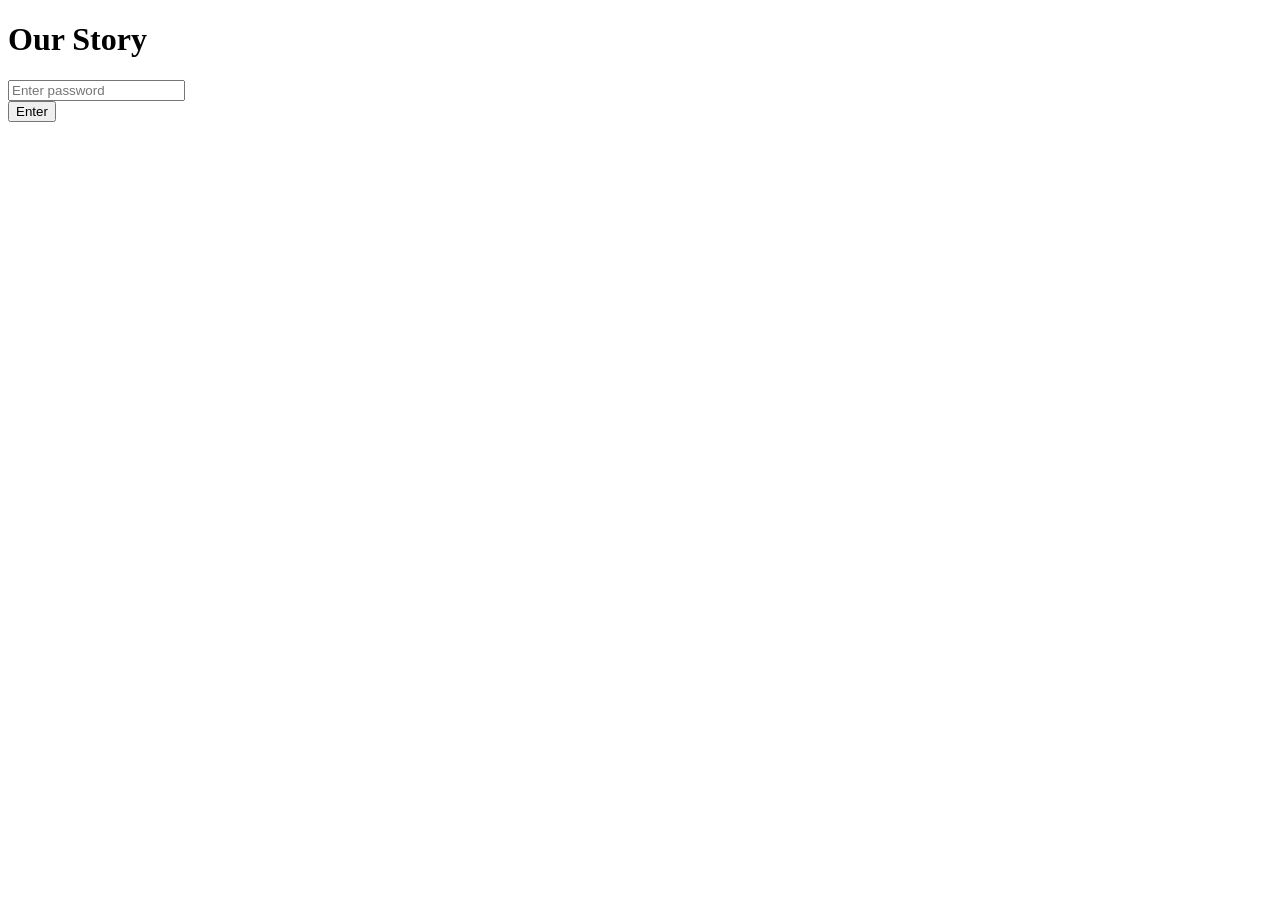
==== index.html @ 2611916f "first commit" ====
<!DOCTYPE html>
<html lang="en">
<head>
    <meta charset="UTF-8">
    <meta name="viewport" content="width=device-width, initial-scale=1.0">
    <title>Our Story</title>
    <link rel="stylesheet" href="styles.css">
</head>
<body>
    <main class="password-container">
        <div class="password-card">
            <h1 class="password-title">Our Story</h1>
            
            <form id="passwordForm" class="password-form" novalidate>
                <div class="form-group">
                    <input
                        type="password"
                        id="passwordInput"
                        class="password-input"
                        placeholder="Enter password"
                        autocomplete="off"
                        required
                        aria-label="Password"
                    >
                </div>

                <button type="submit" class="password-button">Enter</button>

                <div id="errorMessage" class="error-message" role="alert" aria-live="polite"></div>
            </form>
        </div>
    </main>

    <script src="script.js"></script>
</body>
</html>
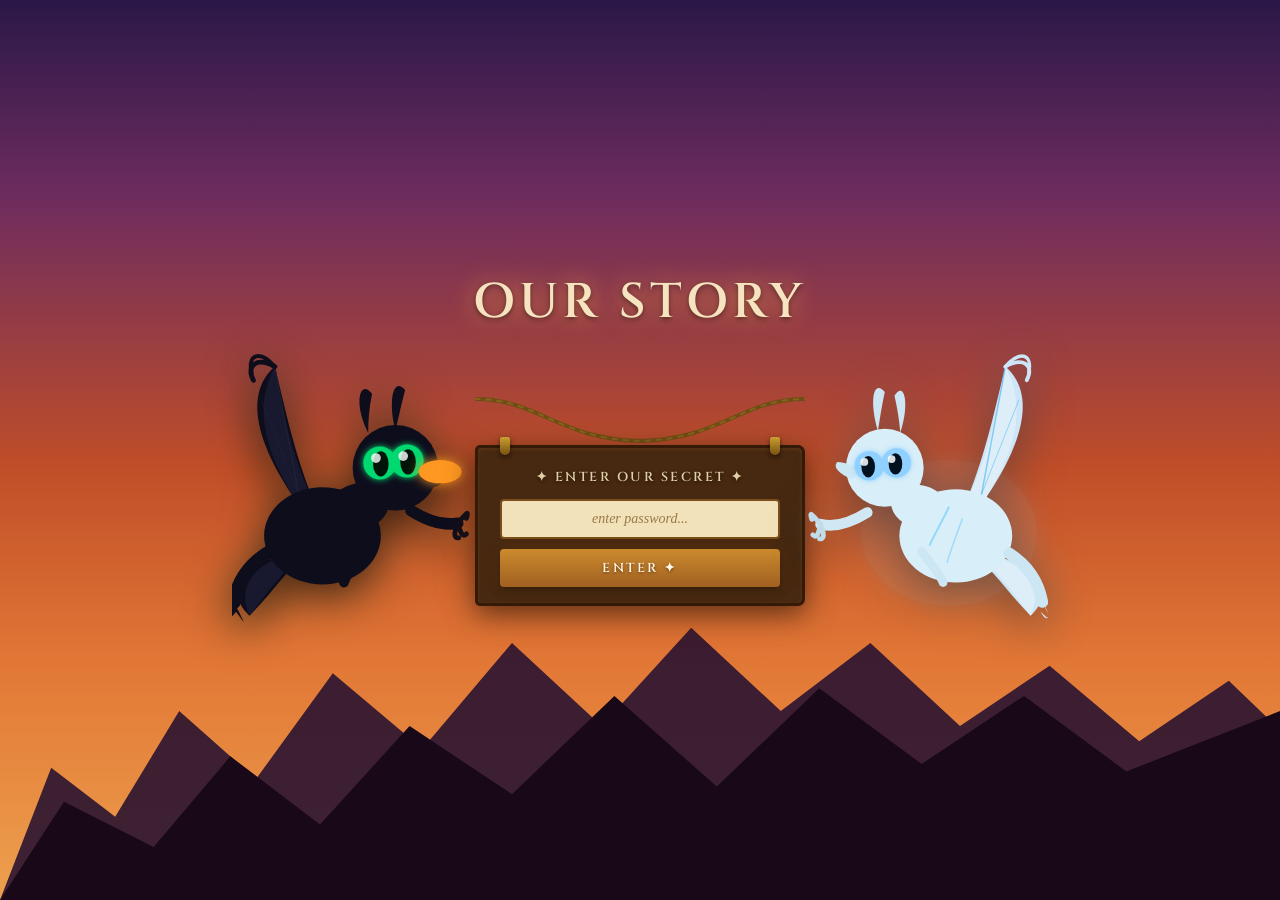
==== commit e62c875b: "Add How to Train Your Dragon themed password page Completely redesigns index.html and style.css with" ====
--- a/index.html
+++ b/index.html
@@ -4,33 +4,245 @@
     <meta charset="UTF-8">
     <meta name="viewport" content="width=device-width, initial-scale=1.0">
     <title>Our Story</title>
-    <link rel="stylesheet" href="styles.css">
+    <link rel="preconnect" href="https://fonts.googleapis.com">
+    <link rel="preconnect" href="https://fonts.gstatic.com" crossorigin>
+    <link href="https://fonts.googleapis.com/css2?family=Cinzel:wght@400;600;700&family=IM+Fell+English&display=swap" rel="stylesheet">
+    <link rel="stylesheet" href="style.css">
 </head>
 <body>
-    <main class="password-container">
-        <div class="password-card">
-            <h1 class="password-title">Our Story</h1>
-            
-            <form id="passwordForm" class="password-form" novalidate>
-                <div class="form-group">
-                    <input
-                        type="password"
-                        id="passwordInput"
-                        class="password-input"
-                        placeholder="Enter password"
-                        autocomplete="off"
-                        required
-                        aria-label="Password"
-                    >
+    <div class="scene">
+
+        <!-- Mountain silhouette layers -->
+        <div class="mountains mountains-far"></div>
+        <div class="mountains mountains-near"></div>
+
+        <!-- Floating ember particles -->
+        <div class="embers">
+            <div class="ember"></div>
+            <div class="ember"></div>
+            <div class="ember"></div>
+            <div class="ember"></div>
+            <div class="ember"></div>
+            <div class="ember"></div>
+            <div class="ember"></div>
+            <div class="ember"></div>
+            <div class="ember"></div>
+            <div class="ember"></div>
+            <div class="ember"></div>
+            <div class="ember"></div>
+        </div>
+
+        <!-- Title -->
+        <h1 class="title">Our Story</h1>
+
+        <!-- Dragon scene row -->
+        <div class="dragon-scene">
+
+            <!-- ══ TOOTHLESS (Night Fury) — left, facing right ══ -->
+            <svg class="dragon toothless" viewBox="0 0 250 285"
+                 xmlns="http://www.w3.org/2000/svg" role="img" aria-label="Toothless the Night Fury dragon">
+                <defs>
+                    <filter id="t-eye-glow" x="-80%" y="-80%" width="260%" height="260%">
+                        <feGaussianBlur in="SourceGraphic" stdDeviation="3.5" result="blur"/>
+                        <feMerge>
+                            <feMergeNode in="blur"/>
+                            <feMergeNode in="SourceGraphic"/>
+                        </feMerge>
+                    </filter>
+                    <filter id="t-fire" x="-100%" y="-100%" width="300%" height="300%">
+                        <feGaussianBlur in="SourceGraphic" stdDeviation="6" result="blur"/>
+                        <feMerge>
+                            <feMergeNode in="blur"/>
+                            <feMergeNode in="SourceGraphic"/>
+                        </feMerge>
+                    </filter>
+                </defs>
+
+                <!-- Upper wing (behind body) -->
+                <g class="wing wing-upper-left">
+                    <path d="M 68,155 C 28,98 10,44 44,14 C 54,54 64,104 84,152" fill="#0d0d1c"/>
+                    <path d="M 68,155 C 36,106 20,58 44,14 C 48,40 56,90 82,150" fill="#1a1a30" opacity="0.9"/>
+                    <line x1="44" y1="14" x2="70" y2="153" stroke="#24243e" stroke-width="1.5" opacity="0.6"/>
+                    <line x1="30" y1="48" x2="72" y2="154" stroke="#24243e" stroke-width="1" opacity="0.5"/>
+                    <path d="M 44,14 C 26,4 14,12 22,28" fill="none" stroke="#0d0d1c" stroke-width="5" stroke-linecap="round"/>
+                    <path d="M 44,14 C 28,-4 16,2 20,20" fill="none" stroke="#0d0d1c" stroke-width="4" stroke-linecap="round"/>
+                </g>
+
+                <!-- Lower wing (behind body) -->
+                <g class="wing wing-lower-left">
+                    <path d="M 55,208 C 8,218 -8,246 18,270 C 36,252 50,232 68,214" fill="#0d0d1c"/>
+                    <path d="M 55,208 C 18,220 6,244 18,270 C 32,252 46,232 66,213" fill="#1a1a30" opacity="0.9"/>
+                </g>
+
+                <!-- Body -->
+                <ellipse cx="93" cy="188" rx="60" ry="50" fill="#0d0d1c"/>
+
+                <!-- Neck -->
+                <ellipse cx="130" cy="158" rx="32" ry="24" fill="#0d0d1c" transform="rotate(-15,130,158)"/>
+
+                <!-- Head (large, round — Toothless's signature look) -->
+                <circle cx="168" cy="118" r="44" fill="#0d0d1c"/>
+
+                <!-- Ear fins -->
+                <path d="M 140,82 C 124,50 132,26 144,42 C 141,56 140,70 140,82" fill="#0d0d1c"/>
+                <path d="M 168,80 C 160,48 166,24 178,38 C 174,53 171,67 168,80" fill="#0d0d1c"/>
+
+                <!-- Snout/jaw lower jaw slight jut -->
+                <ellipse cx="205" cy="130" rx="12" ry="8" fill="#0d0d1c"/>
+
+                <!-- Eyes — big, bright green, most iconic Toothless feature -->
+                <circle cx="152" cy="113" r="17" fill="#00d870" filter="url(#t-eye-glow)"/>
+                <circle cx="180" cy="111" r="17" fill="#00d870" filter="url(#t-eye-glow)"/>
+                <!-- Pupils (vertical slit) -->
+                <ellipse cx="153" cy="114" rx="8" ry="13" fill="#001408"/>
+                <ellipse cx="181" cy="112" rx="8" ry="13" fill="#001408"/>
+                <!-- Eye shine -->
+                <circle cx="148" cy="108" r="5" fill="white" opacity="0.8"/>
+                <circle cx="176" cy="106" r="5" fill="white" opacity="0.8"/>
+
+                <!-- Left arm tucked -->
+                <path d="M 136,204 C 126,218 118,226 115,236" fill="none" stroke="#0d0d1c" stroke-width="10" stroke-linecap="round"/>
+
+                <!-- Right arm extending right toward rope -->
+                <path d="M 184,162 C 200,172 216,178 232,175" fill="none" stroke="#0d0d1c" stroke-width="12" stroke-linecap="round"/>
+                <!-- Claw fingers -->
+                <path d="M 232,175 C 240,166 244,160 241,170" fill="none" stroke="#0d0d1c" stroke-width="5" stroke-linecap="round"/>
+                <path d="M 232,175 C 235,185 237,190 241,186" fill="none" stroke="#0d0d1c" stroke-width="5" stroke-linecap="round"/>
+                <path d="M 232,175 C 228,185 228,191 233,190" fill="none" stroke="#0d0d1c" stroke-width="5" stroke-linecap="round"/>
+
+                <!-- Tail -->
+                <path d="M 36,206 Q 8,224 2,256" fill="none" stroke="#0d0d1c" stroke-width="14" stroke-linecap="round"/>
+                <!-- Twin tail fins (Night Fury) -->
+                <path d="M 2,256 C -10,270 -6,280 4,266 C 12,276 16,284 6,264" fill="#0d0d1c"/>
+
+                <!-- Subtle fire breath glow from mouth area -->
+                <ellipse cx="214" cy="122" rx="22" ry="12" fill="#ff9820" class="fire-glow" filter="url(#t-fire)"/>
+            </svg>
+
+            <!-- ══ CENTER: rope + banner ══ -->
+            <div class="banner-section">
+                <!-- Decorative rope spanning banner section width -->
+                <svg class="rope" viewBox="0 0 360 52" preserveAspectRatio="none"
+                     xmlns="http://www.w3.org/2000/svg">
+                    <path d="M 0,6 C 70,6 90,46 180,48 C 270,46 290,6 360,6"
+                          stroke="#6e4e14" stroke-width="4" fill="none" stroke-linecap="round"/>
+                    <path d="M 0,6 C 70,6 90,46 180,48 C 270,46 290,6 360,6"
+                          stroke="#a07828" stroke-width="2" fill="none"
+                          stroke-dasharray="5,7" stroke-linecap="round" opacity="0.5"/>
+                </svg>
+
+                <!-- Wooden hanging banner -->
+                <div class="banner">
+                    <div class="banner-nails">
+                        <div class="nail"></div>
+                        <div class="nail"></div>
+                    </div>
+                    <p class="banner-label">✦ Enter Our Secret ✦</p>
+                    <form id="passwordForm" class="password-form" novalidate>
+                        <input
+                            type="password"
+                            id="passwordInput"
+                            class="password-input"
+                            placeholder="enter password..."
+                            autocomplete="off"
+                            required
+                            aria-label="Password"
+                        >
+                        <button type="submit" class="password-button">Enter ✦</button>
+                        <div id="errorMessage" class="error-message" role="alert" aria-live="polite"></div>
+                    </form>
                 </div>
-
-                <button type="submit" class="password-button">Enter</button>
-
-                <div id="errorMessage" class="error-message" role="alert" aria-live="polite"></div>
-            </form>
-        </div>
-    </main>
+            </div>
+
+            <!-- ══ LIGHT FURY — right, facing left ══ -->
+            <svg class="dragon light-fury" viewBox="0 0 250 285"
+                 xmlns="http://www.w3.org/2000/svg" role="img" aria-label="Light Fury dragon">
+                <defs>
+                    <filter id="lf-eye-glow" x="-80%" y="-80%" width="260%" height="260%">
+                        <feGaussianBlur in="SourceGraphic" stdDeviation="3" result="blur"/>
+                        <feMerge>
+                            <feMergeNode in="blur"/>
+                            <feMergeNode in="SourceGraphic"/>
+                        </feMerge>
+                    </filter>
+                    <filter id="lf-body-glow" x="-60%" y="-60%" width="220%" height="220%">
+                        <feGaussianBlur in="SourceGraphic" stdDeviation="8" result="blur"/>
+                        <feMerge>
+                            <feMergeNode in="blur"/>
+                            <feMergeNode in="SourceGraphic"/>
+                        </feMerge>
+                    </filter>
+                </defs>
+
+                <!-- Soft bioluminescent body halo -->
+                <ellipse cx="148" cy="185" rx="90" ry="75" fill="#88ccff" opacity="0.07" filter="url(#lf-body-glow)"/>
+
+                <!-- Upper wing (behind body) -->
+                <g class="wing wing-upper-right">
+                    <path d="M 182,155 C 222,98 240,44 206,14 C 196,54 186,104 166,152" fill="#cce6f8"/>
+                    <path d="M 182,155 C 214,106 230,58 206,14 C 202,40 194,90 168,150" fill="#dff0fa" opacity="0.9"/>
+                    <!-- Bioluminescent vein lines -->
+                    <line x1="206" y1="14" x2="180" y2="153" stroke="#50b8f0" stroke-width="1.5" opacity="0.65" class="bio-line"/>
+                    <line x1="220" y1="48" x2="178" y2="154" stroke="#50b8f0" stroke-width="1" opacity="0.55" class="bio-line"/>
+                    <!-- Wing tip fingers (more elegant/slender than Toothless) -->
+                    <path d="M 206,14 C 224,4 236,12 228,28" fill="none" stroke="#cce6f8" stroke-width="4" stroke-linecap="round"/>
+                    <path d="M 206,14 C 222,-4 234,2 230,20" fill="none" stroke="#cce6f8" stroke-width="3.5" stroke-linecap="round"/>
+                </g>
+
+                <!-- Lower wing (behind body) -->
+                <g class="wing wing-lower-right">
+                    <path d="M 192,208 C 240,218 258,246 232,270 C 214,252 200,232 182,214" fill="#cce6f8"/>
+                    <path d="M 192,208 C 232,220 244,244 232,270 C 218,252 204,232 184,213" fill="#dff0fa" opacity="0.9"/>
+                </g>
+
+                <!-- Body (sleeker/more streamlined) -->
+                <ellipse cx="155" cy="188" rx="58" ry="48" fill="#d8eef8"/>
+
+                <!-- Neck -->
+                <ellipse cx="118" cy="158" rx="30" ry="22" fill="#d8eef8" transform="rotate(15,118,158)"/>
+
+                <!-- Head (sleeker than Toothless, slightly more pointed) -->
+                <circle cx="82" cy="118" r="40" fill="#d8eef8"/>
+                <!-- Slightly pointed snout -->
+                <path d="M 48,130 C 36,124 28,118 33,112 C 42,112 50,116 58,122 Z" fill="#cce6f4"/>
+
+                <!-- Head crests/fins (Light Fury has prominent dorsal fins) -->
+                <path d="M 98,82 C 108,52 102,28 92,44 C 95,57 97,70 98,82" fill="#cce6f4"/>
+                <path d="M 75,80 C 66,50 70,26 82,40 C 79,54 77,67 75,80" fill="#cce6f4"/>
+
+                <!-- Eyes (icy blue) -->
+                <circle cx="94" cy="113" r="15" fill="#90d0ff" filter="url(#lf-eye-glow)"/>
+                <circle cx="66" cy="116" r="15" fill="#90d0ff" filter="url(#lf-eye-glow)"/>
+                <!-- Pupils -->
+                <ellipse cx="93" cy="114" rx="7" ry="11" fill="#00101e"/>
+                <ellipse cx="65" cy="117" rx="7" ry="11" fill="#00101e"/>
+                <!-- Eye shine -->
+                <circle cx="89" cy="109" r="4" fill="white" opacity="0.85"/>
+                <circle cx="61" cy="112" r="4" fill="white" opacity="0.85"/>
+
+                <!-- Right arm tucked -->
+                <path d="M 120,204 C 130,218 138,226 142,236" fill="none" stroke="#cce6f4" stroke-width="9" stroke-linecap="round"/>
+
+                <!-- Left arm extending left toward rope -->
+                <path d="M 64,164 C 48,174 32,180 16,176" fill="none" stroke="#d0e8f4" stroke-width="11" stroke-linecap="round"/>
+                <!-- Claw fingers -->
+                <path d="M 16,176 C 8,167 4,161 7,171" fill="none" stroke="#c0dcea" stroke-width="5" stroke-linecap="round"/>
+                <path d="M 16,176 C 14,186 12,191 8,187" fill="none" stroke="#c0dcea" stroke-width="5" stroke-linecap="round"/>
+                <path d="M 16,176 C 20,186 20,192 15,191" fill="none" stroke="#c0dcea" stroke-width="5" stroke-linecap="round"/>
+
+                <!-- Tail (elegant, more slender) -->
+                <path d="M 210,206 Q 238,224 244,256" fill="none" stroke="#cce6f4" stroke-width="12" stroke-linecap="round"/>
+                <!-- Forked tail fins (Light Fury signature) -->
+                <path d="M 244,256 C 254,270 250,280 242,266 C 252,274 256,282 248,264" fill="#cce6f4"/>
+
+                <!-- Bioluminescent body markings -->
+                <path d="M 148,158 C 142,172 134,184 128,198" stroke="#58c4ff" stroke-width="2" fill="none" opacity="0.55" class="bio-line"/>
+                <path d="M 162,170 C 156,186 150,202 146,216" stroke="#58c4ff" stroke-width="1.5" fill="none" opacity="0.45" class="bio-line"/>
+            </svg>
+
+        </div><!-- /dragon-scene -->
+    </div><!-- /scene -->
 
     <script src="script.js"></script>
 </body>
-</html>+</html>
--- a/style.css
+++ b/style.css
@@ -0,0 +1,430 @@
+/* ══════════════════════════════════════════════════════════
+   Our Story — HTTYD: Cozy Viking Village Theme
+   Toothless (Night Fury) × Light Fury edition
+   ══════════════════════════════════════════════════════════ */
+
+/* ── CSS Custom Properties ─────────────────────────────── */
+:root {
+    --sky-top:        #2a1848;
+    --sky-purple:     #6e2c5e;
+    --sky-burn:       #c04e28;
+    --sky-amber:      #e27836;
+    --sky-gold:       #eda04e;
+
+    --mountain-far:   #261030;
+    --mountain-near:  #180818;
+
+    --wood-dark:      #472810;
+    --wood-border:    #351a08;
+    --parchment:      #f2e2ba;
+    --parchment-warm: #e8d2a0;
+
+    --amber:          #c07820;
+    --ember:          #ff6818;
+
+    --font-title:     'Cinzel', Georgia, serif;
+    --font-body:      'IM Fell English', Georgia, serif;
+}
+
+/* ── Reset ─────────────────────────────────────────────── */
+*, *::before, *::after {
+    margin: 0;
+    padding: 0;
+    box-sizing: border-box;
+}
+
+/* ── Scene (full viewport, sunset gradient) ────────────── */
+html, body {
+    width: 100%;
+    height: 100%;
+    overflow: hidden;
+}
+
+.scene {
+    position: relative;
+    width: 100%;
+    height: 100vh;
+    background: linear-gradient(
+        to bottom,
+        var(--sky-top)    0%,
+        var(--sky-purple) 22%,
+        var(--sky-burn)   52%,
+        var(--sky-amber)  74%,
+        var(--sky-gold)   100%
+    );
+    display: flex;
+    flex-direction: column;
+    align-items: center;
+    justify-content: center;
+    overflow: hidden;
+}
+
+/* ── Mountain silhouettes ──────────────────────────────── */
+.mountains {
+    position: absolute;
+    bottom: 0;
+    left: 0;
+    width: 100%;
+    height: 42%;
+    pointer-events: none;
+}
+
+.mountains-far {
+    clip-path: polygon(
+        0% 100%,  4% 65%,  9% 78%, 14% 50%, 20% 68%, 26% 40%,
+        33% 60%, 40% 32%, 47% 54%, 54% 28%, 61% 50%, 68% 32%,
+        75% 54%, 82% 38%, 89% 58%, 96% 42%, 100% 55%, 100% 100%
+    );
+    background: var(--mountain-far);
+    opacity: 0.88;
+    z-index: 1;
+}
+
+.mountains-near {
+    clip-path: polygon(
+        0% 100%,  5% 74%, 12% 86%, 18% 62%, 25% 80%, 32% 54%,
+        40% 72%, 48% 46%, 56% 70%, 64% 44%, 72% 64%, 80% 46%,
+        88% 66%, 100% 50%, 100% 100%
+    );
+    background: var(--mountain-near);
+    z-index: 2;
+}
+
+/* ── Floating ember particles ──────────────────────────── */
+.embers {
+    position: absolute;
+    inset: 0;
+    pointer-events: none;
+    z-index: 3;
+    overflow: hidden;
+}
+
+.ember {
+    position: absolute;
+    bottom: -8px;
+    border-radius: 50%;
+    background: var(--ember);
+    box-shadow: 0 0 6px 2px rgba(255, 130, 30, 0.65);
+    opacity: 0;
+    animation: ember-rise linear infinite;
+}
+
+/* Staggered sizing, positions, and timing per ember */
+.ember:nth-child(1)  { width:4px;height:4px; left: 7%; animation-duration:5.1s; animation-delay:0.0s; }
+.ember:nth-child(2)  { width:3px;height:3px; left:14%; animation-duration:4.7s; animation-delay:0.9s; }
+.ember:nth-child(3)  { width:5px;height:5px; left:22%; animation-duration:6.0s; animation-delay:1.6s; }
+.ember:nth-child(4)  { width:3px;height:3px; left:30%; animation-duration:4.4s; animation-delay:2.3s; }
+.ember:nth-child(5)  { width:4px;height:4px; left:39%; animation-duration:5.6s; animation-delay:0.5s; }
+.ember:nth-child(6)  { width:3px;height:3px; left:47%; animation-duration:4.9s; animation-delay:2.0s; }
+.ember:nth-child(7)  { width:5px;height:5px; left:54%; animation-duration:5.3s; animation-delay:3.2s; }
+.ember:nth-child(8)  { width:4px;height:4px; left:62%; animation-duration:6.2s; animation-delay:0.7s; }
+.ember:nth-child(9)  { width:3px;height:3px; left:70%; animation-duration:4.5s; animation-delay:2.8s; }
+.ember:nth-child(10) { width:5px;height:5px; left:79%; animation-duration:5.7s; animation-delay:1.3s; }
+.ember:nth-child(11) { width:3px;height:3px; left:87%; animation-duration:4.2s; animation-delay:3.9s; }
+.ember:nth-child(12) { width:4px;height:4px; left:94%; animation-duration:5.4s; animation-delay:2.1s; }
+
+@keyframes ember-rise {
+    0%   { transform: translateY(0)      translateX(0);    opacity: 0;   }
+    8%   { opacity: 0.95; }
+    80%  { opacity: 0.55; }
+    100% { transform: translateY(-95vh) translateX(28px); opacity: 0;   }
+}
+
+/* ── Page title ────────────────────────────────────────── */
+.title {
+    font-family: var(--font-title);
+    font-size: clamp(24px, 3.8vw, 50px);
+    font-weight: 600;
+    color: #f6e4c0;
+    letter-spacing: 5px;
+    text-transform: uppercase;
+    text-shadow:
+        0 0 24px rgba(240, 155, 70, 0.85),
+        0 2px 5px rgba(0, 0, 0, 0.55);
+    margin-bottom: clamp(10px, 2vh, 26px);
+    position: relative;
+    z-index: 10;
+    user-select: none;
+}
+
+/* ── Dragon scene row ──────────────────────────────────── */
+.dragon-scene {
+    display: flex;
+    align-items: flex-end;
+    justify-content: center;
+    width: 100%;
+    max-width: 1080px;
+    padding: 0 8px;
+    position: relative;
+    z-index: 10;
+    gap: 0;
+}
+
+/* ── Dragon SVGs ───────────────────────────────────────── */
+.dragon {
+    flex-shrink: 0;
+    width: clamp(140px, 19vw, 250px);
+    height: auto;
+}
+
+.toothless {
+    filter:
+        drop-shadow(0 12px 22px rgba(0, 0, 0, 0.65))
+        drop-shadow(0 0 16px rgba(0, 220, 100, 0.1));
+}
+
+.light-fury {
+    filter:
+        drop-shadow(0 12px 22px rgba(0, 0, 0, 0.4))
+        drop-shadow(0 0 20px rgba(120, 210, 255, 0.18));
+}
+
+/* ── Wing animations ───────────────────────────────────── */
+.wing {
+    transform-box: fill-box;
+}
+
+/* Toothless upper wing — pivots at shoulder (right-bottom of wing bounding box) */
+.wing-upper-left {
+    transform-origin: right bottom;
+    animation: flap-upper-left 2.7s ease-in-out infinite;
+}
+
+/* Toothless lower wing — pivots at upper-right */
+.wing-lower-left {
+    transform-origin: right top;
+    animation: flap-lower-left 2.7s ease-in-out infinite;
+}
+
+/* Light Fury upper wing — pivots at shoulder (left-bottom) */
+.wing-upper-right {
+    transform-origin: left bottom;
+    animation: flap-upper-right 2.7s ease-in-out infinite;
+    animation-delay: 0.85s; /* offset so they're not perfectly in sync */
+}
+
+/* Light Fury lower wing — pivots at upper-left */
+.wing-lower-right {
+    transform-origin: left top;
+    animation: flap-lower-right 2.7s ease-in-out infinite;
+    animation-delay: 0.85s;
+}
+
+@keyframes flap-upper-left {
+    0%, 100% { transform: rotate(0deg); }
+    42%       { transform: rotate(-17deg); }
+}
+@keyframes flap-lower-left {
+    0%, 100% { transform: rotate(0deg); }
+    42%       { transform: rotate(13deg); }
+}
+@keyframes flap-upper-right {
+    0%, 100% { transform: rotate(0deg); }
+    42%       { transform: rotate(17deg); }
+}
+@keyframes flap-lower-right {
+    0%, 100% { transform: rotate(0deg); }
+    42%       { transform: rotate(-13deg); }
+}
+
+/* ── Toothless fire breath glow ────────────────────────── */
+.fire-glow {
+    animation: fire-flicker 0.9s ease-in-out infinite alternate;
+}
+@keyframes fire-flicker {
+    0%   { opacity: 0.20; transform: scale(1.00); }
+    50%  { opacity: 0.38; transform: scale(1.12); }
+    100% { opacity: 0.24; transform: scale(0.94); }
+}
+
+/* ── Light Fury bioluminescent markings ────────────────── */
+.bio-line {
+    animation: bio-pulse 3.2s ease-in-out infinite alternate;
+}
+@keyframes bio-pulse {
+    0%   { opacity: 0.25; }
+    100% { opacity: 0.75; }
+}
+
+/* ── Banner section (center column) ───────────────────── */
+.banner-section {
+    flex: 1;
+    max-width: 330px;
+    min-width: 220px;
+    display: flex;
+    flex-direction: column;
+    align-items: center;
+    position: relative;
+    /* Lift banner up slightly so it doesn't sit on the very floor */
+    margin-bottom: 24px;
+}
+
+/* Rope SVG */
+.rope {
+    width: 100%;
+    height: 52px;
+    display: block;
+    flex-shrink: 0;
+}
+
+/* ── Wooden hanging banner ─────────────────────────────── */
+.banner {
+    width: 100%;
+    background: var(--wood-dark);
+    border: 3px solid var(--wood-border);
+    border-radius: 5px 7px 7px 5px;
+    padding: 20px 22px 16px;
+    text-align: center;
+    position: relative;
+    /* Warm firelight reflection */
+    box-shadow:
+        inset 0 1px 4px rgba(255, 195, 90, 0.12),
+        0 8px 28px rgba(0, 0, 0, 0.55),
+        0 0 44px rgba(190, 110, 28, 0.18);
+    transform-origin: top center;
+    animation: banner-sway 4.8s ease-in-out infinite;
+}
+
+/* Nails at the top of the banner */
+.banner-nails {
+    position: absolute;
+    top: -11px;
+    left: 0;
+    right: 0;
+    display: flex;
+    justify-content: space-between;
+    padding: 0 22px;
+    pointer-events: none;
+}
+.nail {
+    width: 10px;
+    height: 18px;
+    background: linear-gradient(to bottom, #c8a030, #7a5010);
+    border-radius: 2px 2px 5px 5px;
+    box-shadow: 0 2px 5px rgba(0, 0, 0, 0.55);
+}
+
+@keyframes banner-sway {
+    0%, 100% { transform: rotate(-1.8deg); }
+    50%       { transform: rotate( 1.8deg); }
+}
+
+/* ── Banner label ──────────────────────────────────────── */
+.banner-label {
+    font-family: var(--font-title);
+    font-size: clamp(9px, 1.3vw, 13px);
+    font-weight: 600;
+    color: var(--parchment);
+    letter-spacing: 2.5px;
+    text-transform: uppercase;
+    margin-bottom: 13px;
+    text-shadow: 0 1px 4px rgba(0, 0, 0, 0.55);
+    opacity: 0.9;
+    user-select: none;
+}
+
+/* ── Password form ─────────────────────────────────────── */
+.password-form {
+    display: flex;
+    flex-direction: column;
+    gap: 10px;
+}
+
+.password-input {
+    width: 100%;
+    padding: 10px 14px;
+    font-size: 14px;
+    font-family: var(--font-body);
+    background: var(--parchment);
+    border: 2px solid #7a4e1c;
+    border-radius: 4px;
+    color: #3a180a;
+    text-align: center;
+    transition: border-color 0.3s ease, box-shadow 0.3s ease;
+}
+.password-input::placeholder {
+    color: #9a7848;
+    font-style: italic;
+}
+.password-input:focus {
+    outline: none;
+    border-color: var(--amber);
+    box-shadow: 0 0 14px rgba(192, 120, 32, 0.45);
+    background: var(--parchment-warm);
+}
+
+/* ── Submit button ─────────────────────────────────────── */
+.password-button {
+    padding: 10px 18px;
+    font-size: 13px;
+    font-family: var(--font-title);
+    font-weight: 600;
+    letter-spacing: 2.5px;
+    text-transform: uppercase;
+    border: none;
+    border-radius: 4px;
+    background: linear-gradient(to bottom, #cc8a2e, #a06020);
+    color: #fff6e4;
+    cursor: pointer;
+    transition: all 0.22s ease;
+    box-shadow: 0 3px 9px rgba(0, 0, 0, 0.45), 0 0 14px rgba(196, 128, 40, 0.22);
+    text-shadow: 0 1px 3px rgba(0, 0, 0, 0.45);
+}
+.password-button:hover {
+    background: linear-gradient(to bottom, #e09838, #b87030);
+    box-shadow: 0 5px 14px rgba(0, 0, 0, 0.45), 0 0 20px rgba(220, 148, 50, 0.32);
+    transform: translateY(-1px);
+}
+.password-button:active {
+    transform: translateY(0) scale(0.97);
+}
+
+/* ── Error message ─────────────────────────────────────── */
+.error-message {
+    color: #ff9868;
+    font-size: 13px;
+    font-family: var(--font-body);
+    font-style: italic;
+    text-align: center;
+    text-shadow: 0 1px 3px rgba(0, 0, 0, 0.5);
+    min-height: 16px;
+    display: none;
+}
+.error-message.show {
+    display: block;
+    animation: shake 0.42s ease-in-out;
+}
+@keyframes shake {
+    0%, 100% { transform: translateX(0); }
+    25%       { transform: translateX(-7px); }
+    75%       { transform: translateX( 7px); }
+}
+
+/* ── Responsive — mobile stack ─────────────────────────── */
+@media (max-width: 660px) {
+    html, body {
+        overflow-y: auto;
+        height: auto;
+    }
+    .scene {
+        height: auto;
+        min-height: 100vh;
+        padding: 40px 0 50px;
+    }
+    .dragon-scene {
+        flex-direction: column;
+        align-items: center;
+        gap: 0;
+    }
+    .dragon {
+        width: clamp(110px, 52vw, 170px);
+    }
+    /* Stack order: Toothless, banner, Light Fury */
+    .toothless    { order: 1; }
+    .banner-section { order: 2; max-width: 88vw; width: 88vw; }
+    .light-fury   { order: 3; }
+
+    .banner-label {
+        font-size: 11px;
+    }
+}
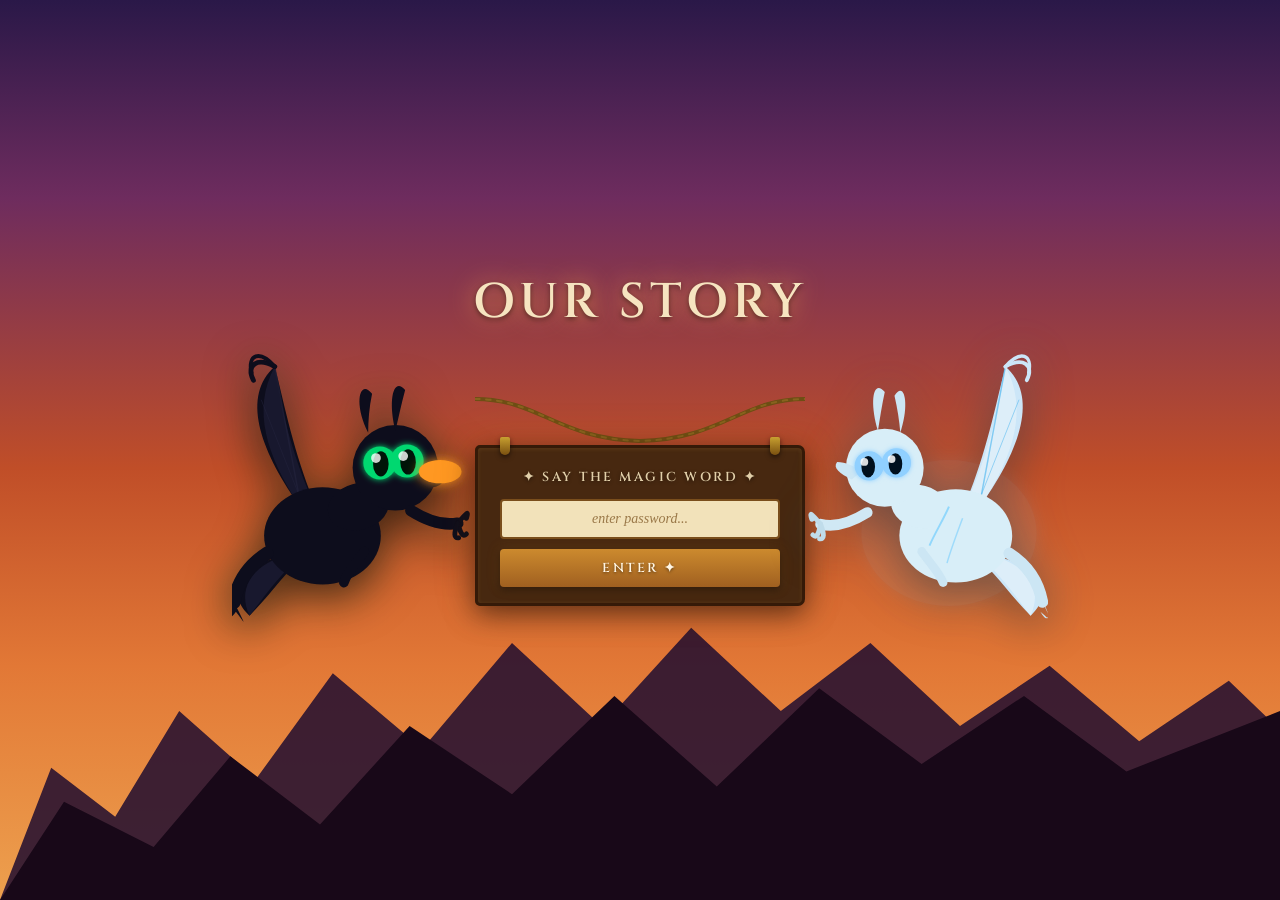
==== commit 84d667f4: "scrapbooky" ====
--- a/index.html
+++ b/index.html
@@ -137,7 +137,7 @@
                         <div class="nail"></div>
                         <div class="nail"></div>
                     </div>
-                    <p class="banner-label">✦ Enter Our Secret ✦</p>
+                    <p class="banner-label">✦ Say the Magic Word ✦</p>
                     <form id="passwordForm" class="password-form" novalidate>
                         <input
                             type="password"
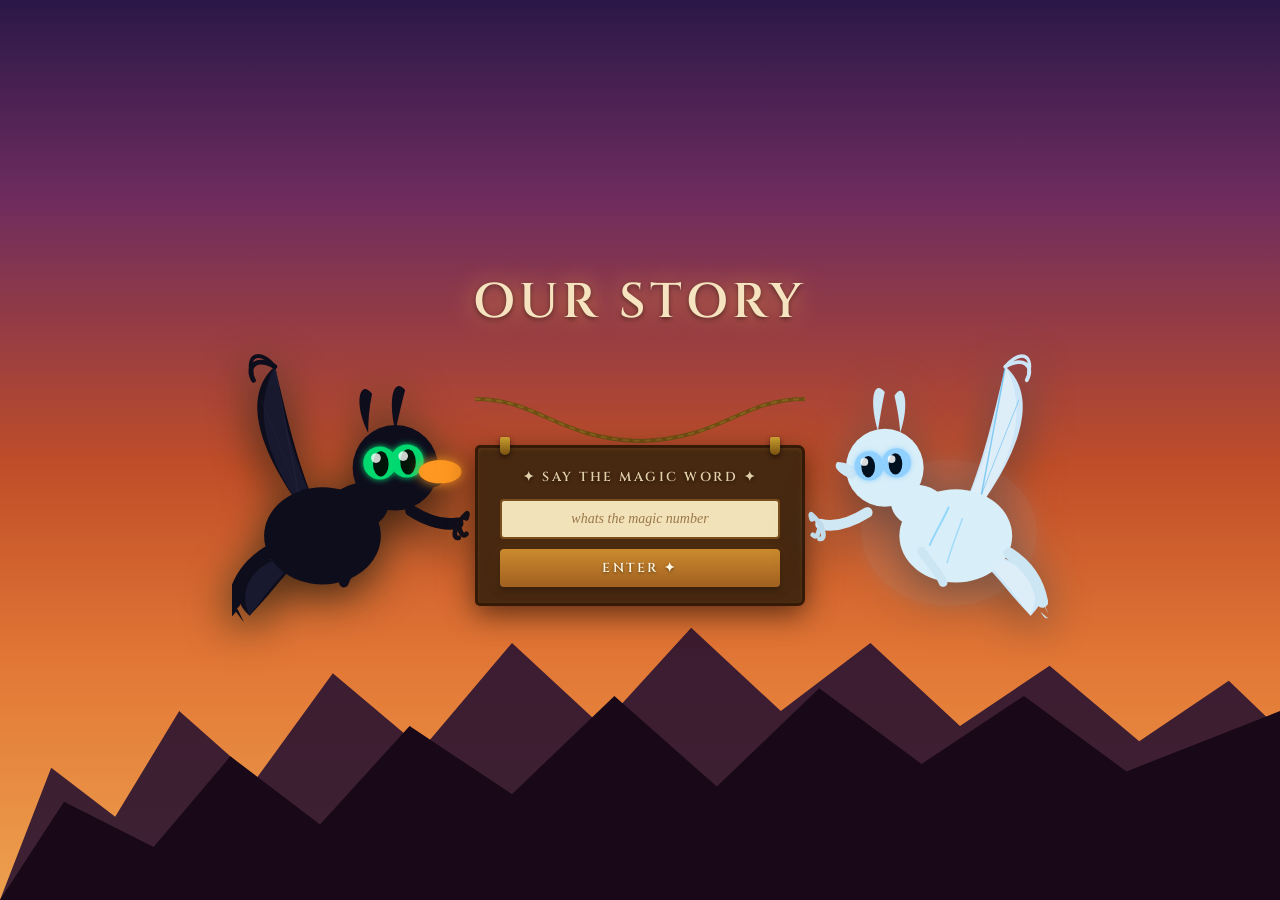
==== commit d823bb03: "magic number" ====
--- a/index.html
+++ b/index.html
@@ -143,7 +143,7 @@
                             type="password"
                             id="passwordInput"
                             class="password-input"
-                            placeholder="enter password..."
+                            placeholder="whats the magic number"
                             autocomplete="off"
                             required
                             aria-label="Password"
